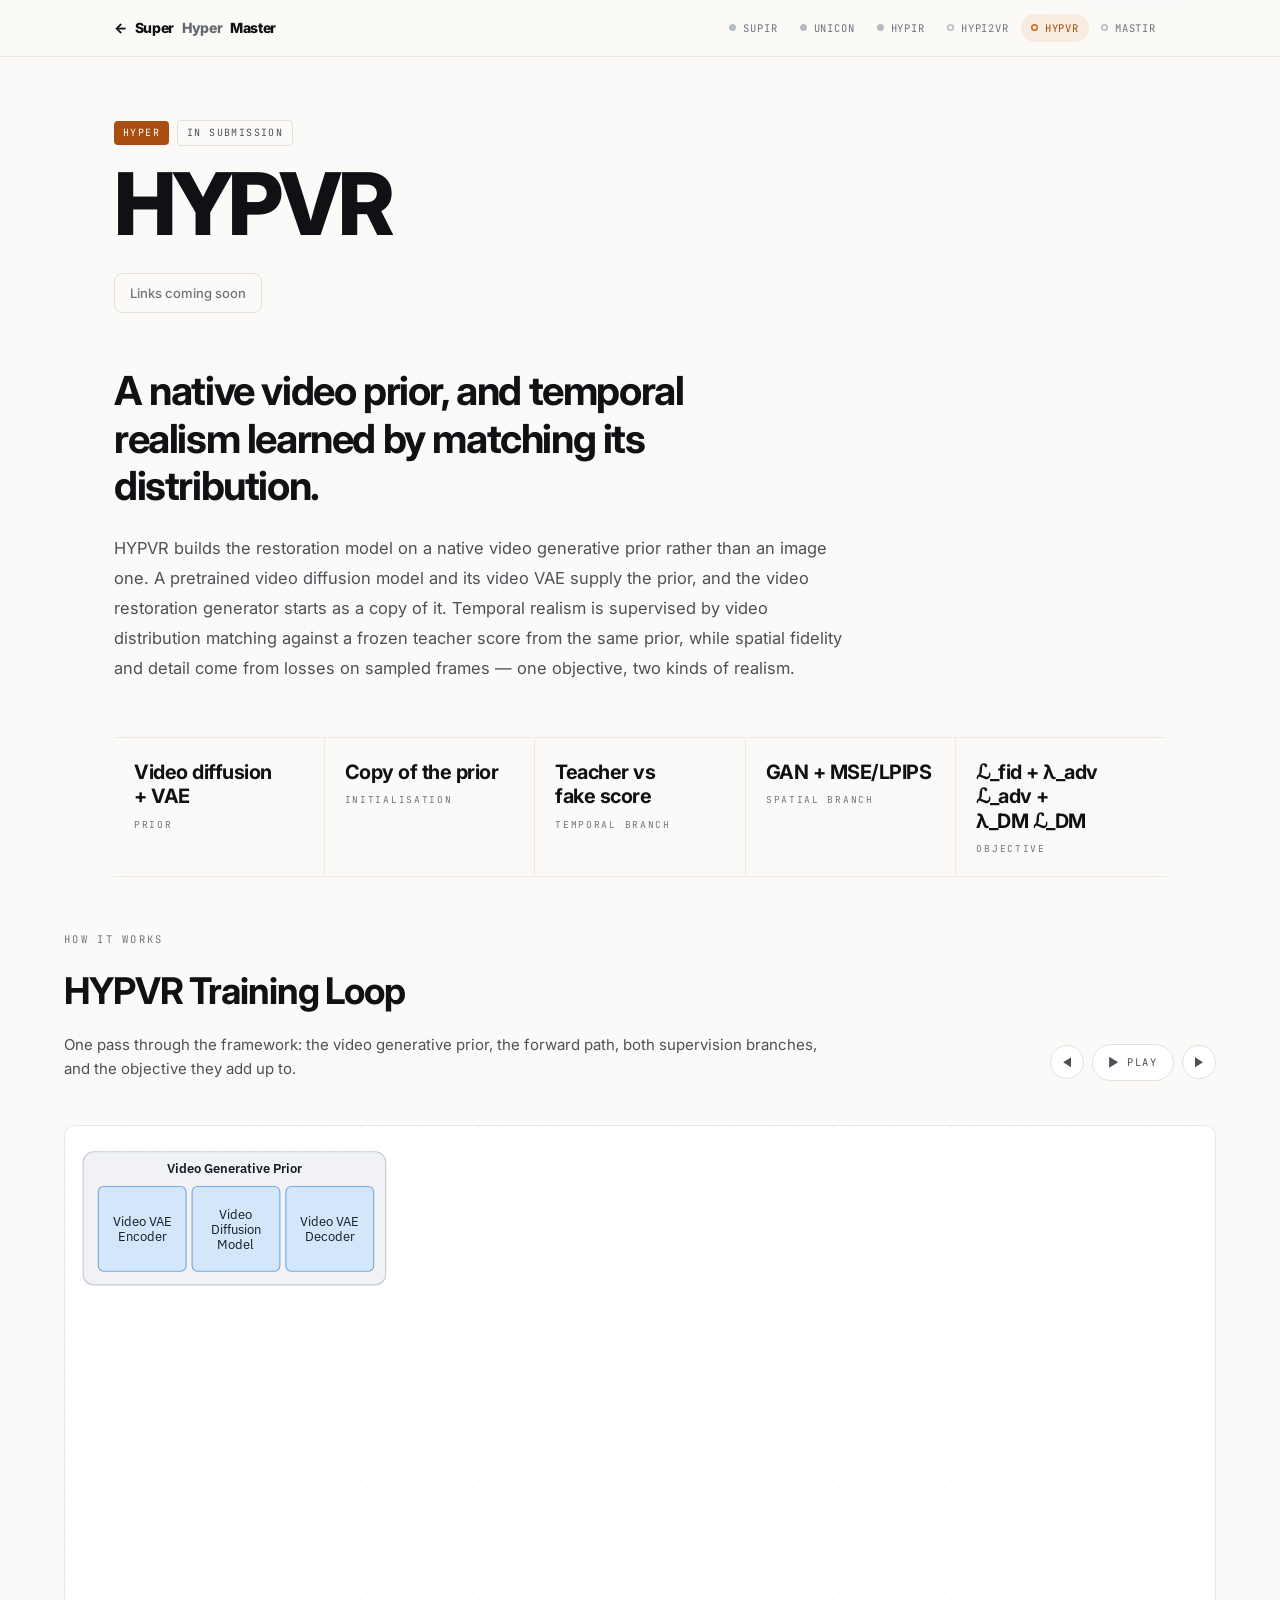
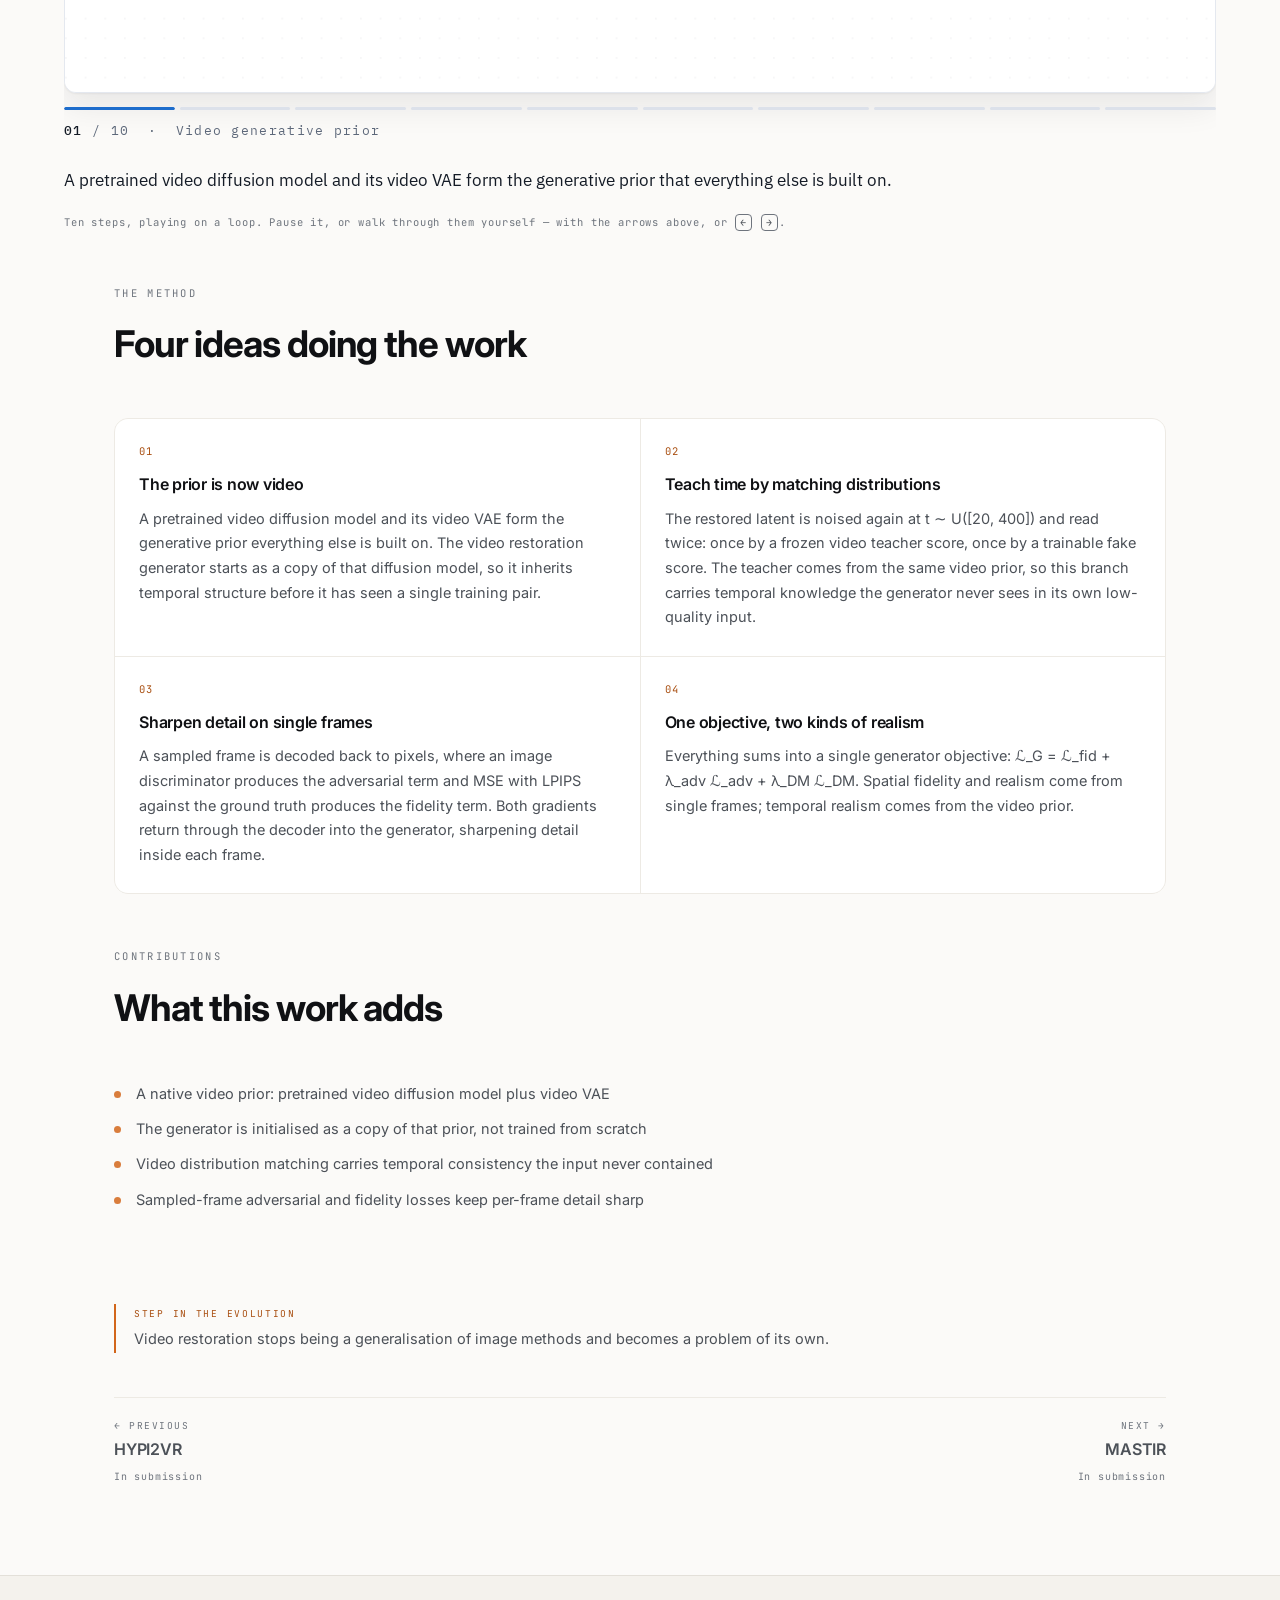
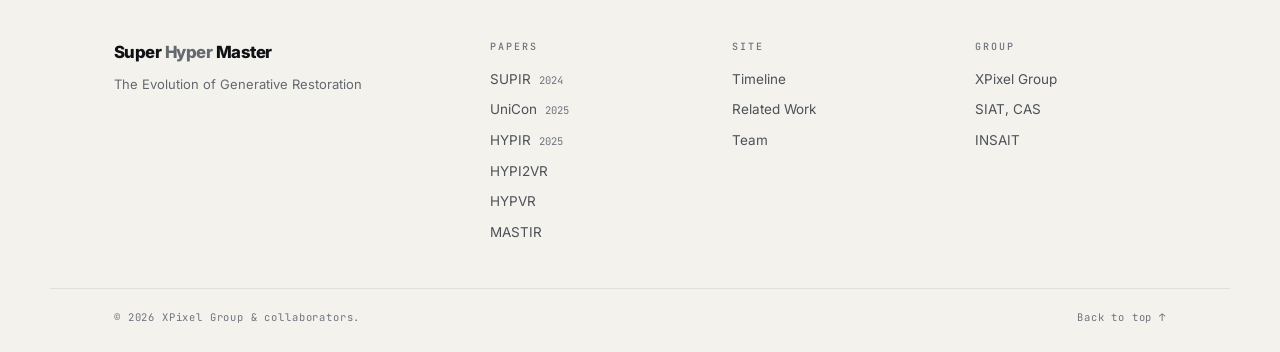
==== papers/hypvr.html @ 9efb87c5 "Super Hyper Master — project site A static site for the six-paper line of work on generative restora" ====
<!DOCTYPE html>
<html lang="en">
<head>
<meta charset="utf-8">
<meta name="viewport" content="width=device-width, initial-scale=1">
<title>HYPVR — Super Hyper Master</title>
<meta name="description" content="HYPVR — a native video generative prior, with temporal realism learned by distribution matching. Currently under review.">
<meta property="og:title" content="HYPVR · Super Hyper Master">
<meta property="og:description" content="HYPVR — a native video generative prior, with temporal realism learned by distribution matching. Currently under review.">
<meta property="og:type" content="article">
<link rel="preconnect" href="https://fonts.googleapis.com">
<link rel="preconnect" href="https://fonts.gstatic.com" crossorigin>
<link href="https://fonts.googleapis.com/css2?family=Inter:wght@300..900&family=JetBrains+Mono:wght@400;500&display=swap" rel="stylesheet">
<link rel="stylesheet" href="../assets/css/style.css">
<script>window.SHM_BASE = '../';</script>
</head>
<body class="page-paper" id="top" data-paper="hypvr" data-era="none">

<div class="glow" aria-hidden="true"></div>

<nav class="paperbar" aria-label="The series">
  <div class="wrap pb-in">
    <a class="pb-home" href="../index.html"><span aria-hidden="true">←</span> Super <i>Hyper</i> Master</a>
    <div class="pb-dots" id="pbDots"></div>
  </div>
</nav>

<main id="paperRoot"></main>

<footer class="footer" id="siteFooter"></footer>

<noscript>
  <p style="padding:2rem;text-align:center">This page needs JavaScript to render.</p>
</noscript>

<script src="../assets/js/papers.js"></script>
<script src="../assets/js/site.js"></script>
<script src="../assets/js/covers.js"></script>
<script src="../assets/js/paper.js"></script>
</body>
</html>
---- assets/css/style.css ----
/* =============================================================================
   Super Hyper Master — stylesheet
   Light, editorial, one accent colour driven by the active era.
   ========================================================================== */

/* ---------------------------------------------------------------- tokens -- */
:root{
  --bg:        #FBFAF8;
  --bg-tint:   #F4F2ED;
  --surface:   #FFFFFF;
  --ink:       #101114;
  --ink-2:     #4C5158;
  --ink-3:     #63696F;   /* 5.4:1 on --bg — secondary copy, captions, authors */
  --ink-4:     #6E747D;   /* 4.5:1 on --bg — mono labels, kickers, meta (AA) */
  --dot:       #B6BAC1;   /* decorative only: timeline dots, muted hero words */
  --line:      #E3E0D9;
  --line-soft: #EDEAE4;

  --super:  #2B5BE2;
  --hyper:  #D2661B;
  --master: #7B3BE0;

  --accent:      #16181D;
  --accent-soft: rgba(22,24,29,.08);

  --line-y: 130px;
  --tl-h:   250px;
  --tl-pad: clamp(10px,2vh,26px);
  --maxw:   1180px;
  --pad-x:  clamp(20px,5vw,72px);

  --ease: cubic-bezier(.22,.75,.24,1);
  --r:    14px;

  --sans: 'Inter', -apple-system, BlinkMacSystemFont, 'Segoe UI',
          'PingFang SC', 'Hiragino Sans GB', 'Microsoft YaHei', sans-serif;
  --mono: 'JetBrains Mono', ui-monospace, SFMono-Regular, Menlo, monospace;
}
body[data-era="super"] { --accent: var(--super);  --accent-soft: rgba(43,91,226,.10); }
body[data-era="hyper"] { --accent: var(--hyper);  --accent-soft: rgba(210,102,27,.11); }
body[data-era="master"]{ --accent: var(--master); --accent-soft: rgba(123,59,224,.10); }

/* the orange is bright enough for lines and glows but not for text or a filled
   chip, so anything that carries meaning in colour uses --accent-ink instead */
:root{ --accent-ink: var(--accent) }
body[data-era="hyper"]{ --accent-ink:#A84E10 }

*,*::before,*::after{ box-sizing:border-box }

html{ scroll-behavior:smooth; -webkit-text-size-adjust:100% }

body{
  margin:0;
  background:var(--bg);
  color:var(--ink);
  font-family:var(--sans);
  font-size:16px;
  line-height:1.6;
  -webkit-font-smoothing:antialiased;
  overflow-x:hidden;
  transition:background-color .6s var(--ease);
}

a{ color:inherit; text-decoration:none }
ul,ol{ margin:0; padding:0; list-style:none }
button{ font:inherit; color:inherit; background:none; border:0; cursor:pointer }

.wrap{ width:100%; max-width:var(--maxw); margin-inline:auto; padding-inline:var(--pad-x) }

/* ambient wash that follows the active era */
.glow{
  position:fixed; inset:-20% -10% auto -10%; height:70vh; z-index:0; pointer-events:none;
  background:
    radial-gradient(50% 60% at 22% 0%, var(--accent-soft) 0%, transparent 70%),
    radial-gradient(45% 55% at 82% 8%, var(--accent-soft) 0%, transparent 72%);
  opacity:.9;
  transition:background 1s var(--ease);
}
body > *:not(.glow){ position:relative; z-index:1 }

/* -------------------------------------------------------------- reveal -- */
.reveal{ opacity:0; transform:translateY(14px); animation:rise .9s var(--ease) forwards; animation-delay:var(--d,0ms) }
@keyframes rise{ to{ opacity:1; transform:none } }

/* ---------------------------------------------------------------- hero -- */
.hero{ padding:clamp(56px,10vh,120px) 0 clamp(28px,5vh,56px) }

.hero-kicker{
  margin:0 0 clamp(18px,3vw,30px);
  font-family:var(--mono); font-size:11.5px; letter-spacing:.22em; text-transform:uppercase;
  color:var(--ink-3);
}

.hero-title{
  margin:0;
  font-size:clamp(2.6rem,5.9vw,5.4rem);
  font-weight:800; line-height:.94; letter-spacing:-.045em;
  display:flex; flex-wrap:wrap; column-gap:.26em;
}
.hero-word{ transition:color .5s var(--ease), opacity .5s var(--ease) }
.hero-word i{ font-style:normal; color:var(--dot); transition:color .5s var(--ease) }
.hero-word[data-era="super"]  i{ color:var(--super) }
.hero-word[data-era="hyper"]  i{ color:var(--hyper) }
.hero-word[data-era="master"] i{ color:var(--master) }

/* the active era's word lights up, the others recede */
body:not([data-era="none"]) .hero-word{ color:var(--dot) }
body:not([data-era="none"]) .hero-word i{ color:var(--dot) }
body[data-era="super"]  .hero-word[data-era="super"],
body[data-era="hyper"]  .hero-word[data-era="hyper"],
body[data-era="master"] .hero-word[data-era="master"]{ color:var(--ink) }
body[data-era="super"]  .hero-word[data-era="super"]  i,
body[data-era="hyper"]  .hero-word[data-era="hyper"]  i,
body[data-era="master"] .hero-word[data-era="master"] i{ color:var(--accent) }

.hero-sub{
  margin:clamp(20px,3vw,32px) 0 0;
  font-size:clamp(1.05rem,2.3vw,1.6rem);
  font-weight:400; letter-spacing:-.01em; color:var(--ink-2);
}

.hero-seq{
  margin:clamp(26px,4vw,40px) 0 0;
  font-family:var(--mono); font-size:12px; letter-spacing:.1em; color:var(--ink-3);
  display:flex; flex-wrap:wrap; align-items:center; gap:.55em;
}
.hero-seq em{ font-style:normal; color:var(--ink-4) }

/* --------------------------------------------------------------- logos -- */
.logos{
  margin-top:clamp(26px,3.6vw,42px);
  padding-top:clamp(17px,2.2vw,24px);
  border-top:1px solid var(--line-soft);
}
.logos-row{
  display:flex; flex-wrap:wrap; align-items:center;
  gap:clamp(24px,3.4vw,52px);
}
.logo-item{ display:flex; height:var(--h,28px) }
.logo-link{ display:flex; align-items:center; height:100% }

/* these are institutional marks whose colour carries identity — a grey wash would
   turn the phoenix into a smudge — so they run in colour, balanced by height
   instead (wordmarks short, the illustration and the seal taller) */
.logo-link img{
  display:block; height:100%; width:auto; max-width:210px; object-fit:contain;
  opacity:.92;
  transition:opacity .3s var(--ease), transform .3s var(--ease);
}
a.logo-link:hover img{ opacity:1; transform:translateY(-1.5px) }

/* placeholder slot — same footprint as the real thing */
.logo-word{
  display:inline-flex; align-items:center; height:100%; padding:0 15px;
  border:1px dashed var(--line); border-radius:9px; background:var(--surface);
  font-family:var(--mono); font-size:11px; letter-spacing:.14em; text-transform:uppercase;
  color:var(--ink-3); white-space:nowrap;
  transition:border-color .28s var(--ease), color .28s var(--ease);
}
a.logo-link:hover .logo-word{ border-color:var(--accent); color:var(--accent) }

.foot-logos{ padding-top:clamp(20px,2.6vw,28px); border-top:1px solid var(--line) }
.foot-logos .logo-word{ background:transparent }

/* ------------------------------------------------------------ timeline -- */
/* z-index keeps the hover bubble above the panel that follows it */
.timeline-section{ position:relative; z-index:5; padding:var(--tl-pad) 0 0 }
/* desktop: let the hover bubble spill out of the box; narrow screens scroll instead */
.timeline-scroll{ overflow:visible; scrollbar-width:none; -ms-overflow-style:none }
.timeline-scroll::-webkit-scrollbar{ display:none }

.timeline{
  position:relative;
  height:var(--tl-h);
  width:100%;
  max-width:var(--maxw);
  margin-inline:auto;
  padding-inline:var(--pad-x);
}

/* era brackets */
.eras{ position:absolute; inset:0 var(--pad-x) auto; height:1px }
.era{
  position:absolute; top:0;
  transform:translateX(-50%);
  text-align:center;
  animation:rise .8s var(--ease) backwards; animation-delay:var(--d);
}
.era-label{
  display:block;
  font-family:var(--mono); font-size:10.5px; letter-spacing:.24em; text-transform:uppercase;
  color:var(--ink-4);
  transition:color .45s var(--ease);
}
.era.is-live .era-label{ color:var(--era-c) }
.era-bracket{
  display:block; height:6px; margin-top:8px;
  border:1px solid var(--line);
  border-bottom:0;
  border-radius:3px 3px 0 0;
  transition:border-color .45s var(--ease);
}
.era.is-live .era-bracket{ border-color:var(--era-c) }
.era[data-single] .era-bracket{ border-radius:3px }

/* the line */
.track{ position:absolute; left:var(--pad-x); right:var(--pad-x); top:var(--line-y); height:2px }
.track-line{
  position:absolute; inset:0; border-radius:2px;
  background:linear-gradient(90deg,transparent 0,var(--line) 3%,var(--line) 97%,transparent 100%);
  transform-origin:left center;
  animation:draw 1.2s var(--ease) .55s backwards;
}
@keyframes draw{ from{ transform:scaleX(0) } }
.track-fill{
  position:absolute; left:0; top:0; height:100%; width:0; border-radius:2px;
  background:linear-gradient(90deg,rgba(0,0,0,0) 0%,var(--accent) 22%,var(--accent) 100%);
  transition:width .75s var(--ease), background .5s var(--ease);
}

/* nodes */
.nodes{ position:absolute; inset:0 var(--pad-x) auto; height:100% }

.node{
  position:absolute; top:0; left:var(--x); height:100%;
  transform:translateX(-50%);
  display:block; width:150px;
  text-align:center;
  animation:pop .7s var(--ease) backwards; animation-delay:var(--d);
}
@keyframes pop{ from{ opacity:0; transform:translateX(-50%) translateY(10px) } }

.node-name{
  position:absolute; top:calc(var(--line-y) - 52px); left:50%; transform:translateX(-50%);
  white-space:nowrap;
  font-size:15px; font-weight:600; letter-spacing:-.01em; color:var(--ink-2);
  transition:color .3s var(--ease), transform .35s var(--ease);
}
.node-dot{
  position:absolute; top:var(--line-y); left:50%;
  width:15px; height:15px; margin:-7.5px 0 0 -7.5px;
  border-radius:50%;
  background:var(--surface);
  border:2px solid var(--dot);
  transition:transform .35s var(--ease), border-color .3s var(--ease), background .3s var(--ease), box-shadow .35s var(--ease);
}
.node-dot::after{
  content:''; position:absolute; inset:2.5px; border-radius:50%;
  background:var(--dot); opacity:0;
  transition:opacity .3s var(--ease), background .3s var(--ease);
}
.node[data-published] .node-dot::after{ opacity:1 }
.node:not([data-published]) .node-dot{ border-style:dashed }

.node-meta{
  position:absolute; top:calc(var(--line-y) + 20px); left:50%; transform:translateX(-50%);
  white-space:nowrap;
  font-family:var(--mono); font-size:10.5px; letter-spacing:.06em; color:var(--ink-4);
  transition:color .3s var(--ease);
}
.node-meta b{ font-weight:500; color:var(--ink-3); transition:color .3s var(--ease) }
.node-soon{
  display:block; margin-top:5px;
  font-size:9.5px; letter-spacing:.12em; text-transform:uppercase; color:var(--ink-4);
}

/* node states */
.node:hover .node-name,
.node.is-active .node-name{ color:var(--ink) }
.node:hover .node-name{ transform:translateX(-50%) translateY(-2px) }
.node:hover .node-dot{ transform:scale(1.25); border-color:var(--node-c) }
.node:hover .node-dot::after{ background:var(--node-c) }
.node:hover .node-meta b{ color:var(--ink-2) }

.node.is-active .node-dot{
  transform:scale(1.5); border-color:var(--node-c); background:var(--surface);
  box-shadow:0 0 0 6px color-mix(in srgb,var(--node-c) 14%,transparent);
}
.node.is-active .node-dot::after{ background:var(--node-c); opacity:1 }
.node.is-active .node-name{ font-weight:700 }
.node.is-active .node-meta b{ color:var(--node-c) }

/* hover bubble */
.bubble{
  position:absolute; top:calc(var(--line-y) + 62px); left:0;
  width:330px; z-index:20;
  opacity:0; transform:translateY(-8px) scale(.985);
  pointer-events:none;
  transition:opacity .22s var(--ease), transform .28s var(--ease);
}
.bubble.is-on{ opacity:1; transform:none }
.bubble-in{
  background:var(--surface);
  border:1px solid var(--line-soft);
  border-radius:var(--r);
  padding:16px 18px 14px;
  box-shadow:0 1px 2px rgba(16,17,20,.04), 0 18px 40px -18px rgba(16,17,20,.22);
}
.bubble-arrow{
  position:absolute; top:-5px; left:var(--ax,50%); margin-left:-5px;
  width:10px; height:10px; background:var(--surface);
  border-left:1px solid var(--line-soft); border-top:1px solid var(--line-soft);
  transform:rotate(45deg); border-radius:2px 0 0 0;
}
.bubble-meta{
  display:flex; align-items:baseline; gap:10px; margin:0 0 8px;
}
.bubble-meta b{ font-size:14px; font-weight:700; letter-spacing:-.01em }
.bubble-meta span{ font-family:var(--mono); font-size:10px; letter-spacing:.08em; color:var(--era-c,var(--accent)) }
.bubble-title{ margin:0 0 8px; font-size:12px; line-height:1.5; color:var(--ink-3) }
.bubble-text{ margin:0; font-size:13.5px; line-height:1.55; color:var(--ink-2) }
.bubble-cta{ margin:12px 0 0; font-family:var(--mono); font-size:10px; letter-spacing:.1em; color:var(--ink-4) }

.timeline-hint{
  position:absolute; top:calc(var(--tl-pad) + var(--line-y) + 86px); left:50%; transform:translateX(-50%);
  margin:0; white-space:nowrap;
  font-family:var(--mono); font-size:10.5px; letter-spacing:.1em; color:var(--ink-4);
  transition:opacity .3s var(--ease);
  animation:rise 1s var(--ease) 1.5s backwards;
}
.timeline-hint.is-dim{ opacity:0 }
kbd{
  font-family:var(--mono); font-size:10px;
  border:1px solid var(--line); border-radius:4px; padding:1px 4px; color:var(--ink-3);
}

/* --------------------------------------------------------------- stage -- */
.stage{
  position:relative;
  max-width:var(--maxw); margin:clamp(18px,4vh,44px) auto 0;
  padding:0 var(--pad-x) clamp(70px,10vh,120px);
}
.panel{ display:none }
.panel.is-on{ display:block; animation:panelIn .55s var(--ease) }
@keyframes panelIn{ from{ opacity:0; transform:translateY(16px) } }
.panel.is-out{ animation:panelOut .2s var(--ease) forwards }
@keyframes panelOut{ to{ opacity:0; transform:translateY(-8px) } }

/* ------ overview ------ */
.ov-grid{ display:grid; grid-template-columns:repeat(3,1fr); gap:1px; background:var(--line-soft); border:1px solid var(--line-soft); border-radius:var(--r); overflow:hidden }
.ov-card{ background:var(--surface); padding:26px 24px 28px; transition:background .3s var(--ease) }
.ov-card:hover{ background:#fff }
.ov-head{ display:flex; align-items:baseline; justify-content:space-between; gap:12px; margin-bottom:14px }
.ov-label{ font-family:var(--mono); font-size:11px; letter-spacing:.22em; color:var(--era-c) }
.ov-count{ font-family:var(--mono); font-size:10px; letter-spacing:.08em; color:var(--ink-4) }
.ov-title{ margin:0 0 8px; font-size:1.35rem; font-weight:700; letter-spacing:-.02em }
.ov-blurb{ margin:0 0 18px; font-size:14px; line-height:1.65; color:var(--ink-2) }
.ov-list{ display:flex; flex-wrap:wrap; gap:6px }
.ov-chip{
  font-family:var(--mono); font-size:10.5px; letter-spacing:.04em;
  padding:4px 9px; border-radius:20px; border:1px solid var(--line);
  color:var(--ink-3); transition:all .25s var(--ease);
}
.ov-chip:hover{ border-color:var(--era-c); color:var(--era-c) }
.ov-foot{ margin:22px 0 0; font-size:13.5px; color:var(--ink-3) }
.ov-foot b{ font-weight:600; color:var(--ink-2) }

/* ------ detail ------ */
.back{
  display:inline-flex; align-items:center; gap:8px; margin-bottom:26px;
  font-family:var(--mono); font-size:10.5px; letter-spacing:.14em; text-transform:uppercase;
  color:var(--ink-3); transition:color .25s var(--ease);
}
.back:hover{ color:var(--accent) }
.back span{ transition:transform .25s var(--ease) }
.back:hover span{ transform:translateX(-3px) }

.d-head{ border-bottom:1px solid var(--line-soft); padding-bottom:26px }
.d-tags{ display:flex; flex-wrap:wrap; align-items:center; gap:8px; margin:0 0 16px }
.tag{ font-family:var(--mono); font-size:10px; letter-spacing:.14em; text-transform:uppercase; padding:4px 9px; border-radius:4px }
.tag-era{ background:var(--accent-ink); color:#fff }
.tag-venue{ border:1px solid var(--line); color:var(--ink-2) }
.tag-status{ border:1px dashed var(--line); color:var(--ink-3) }
.tag-status[data-s="published"]{ display:none }

.d-name{
  margin:0; font-size:clamp(2.2rem,6vw,4.2rem); font-weight:800; letter-spacing:-.045em; line-height:1;
}
.d-title{ margin:16px 0 0; max-width:62ch; font-size:clamp(.98rem,1.5vw,1.15rem); line-height:1.5; color:var(--ink-2) }

.d-body{ display:grid; grid-template-columns:minmax(0,1.55fr) minmax(0,1fr); gap:clamp(32px,5vw,72px); padding-top:34px }

.d-tagline{
  margin:0 0 24px; font-size:clamp(1.2rem,2.1vw,1.6rem); font-weight:600;
  letter-spacing:-.025em; line-height:1.35;
}
.d-abstract{ margin:0 0 28px; font-size:15.5px; line-height:1.78; color:var(--ink-2) }

.d-highlights{ display:grid; gap:12px; margin-bottom:30px }
.d-highlights li{
  position:relative; padding-left:22px; font-size:14.5px; line-height:1.6; color:var(--ink-2);
}
.d-highlights li::before{
  content:''; position:absolute; left:0; top:.62em;
  width:7px; height:7px; border-radius:50%; background:var(--accent); opacity:.85;
}
.d-step{ border-left:2px solid var(--accent); padding:2px 0 2px 18px }
.d-step-label{
  display:block; margin-bottom:6px;
  font-family:var(--mono); font-size:9.5px; letter-spacing:.18em; text-transform:uppercase; color:var(--accent-ink);
}
.d-step p{ margin:0; font-size:14.5px; line-height:1.65; color:var(--ink-2) }

.d-side > * + *{ margin-top:26px }
.d-side-label{
  display:block; margin-bottom:8px;
  font-family:var(--mono); font-size:9.5px; letter-spacing:.18em; text-transform:uppercase; color:var(--ink-4);
}
.d-figure{
  aspect-ratio:16/10; border-radius:var(--r); overflow:hidden;
  border:1px solid var(--line-soft);
  background:
    linear-gradient(135deg,var(--accent-soft),transparent 60%),
    repeating-linear-gradient(45deg,var(--bg-tint) 0 10px,var(--bg) 10px 20px);
  display:grid; place-items:center;
}
.d-figure img{ width:100%; height:100%; object-fit:cover; display:block }
.d-figure span{ font-family:var(--mono); font-size:10px; letter-spacing:.14em; color:var(--ink-4); text-transform:uppercase }

.d-stats{ margin:0; display:grid; gap:1px; background:var(--line-soft); border:1px solid var(--line-soft); border-radius:10px; overflow:hidden }
.d-stat{ background:var(--surface); padding:12px 14px; display:flex; justify-content:space-between; gap:14px; align-items:baseline }
.d-stat dt{ font-family:var(--mono); font-size:10px; letter-spacing:.12em; text-transform:uppercase; color:var(--ink-4) }
.d-stat dd{ margin:0; font-size:13.5px; font-weight:600; letter-spacing:-.01em; text-align:right }

.d-authors p{ margin:0; font-size:13px; line-height:1.65; color:var(--ink-2) }

.d-links{ display:flex; flex-wrap:wrap; gap:8px }
.d-link{
  display:inline-flex; align-items:center; gap:7px;
  padding:9px 15px; border-radius:8px; border:1px solid var(--ink);
  font-size:13px; font-weight:500;
  transition:all .25s var(--ease);
}
.d-link:hover{ background:var(--ink); color:var(--bg) }
.d-link[aria-disabled="true"]{ border-color:var(--line); color:var(--ink-4); pointer-events:none }
.d-link em{ font-style:normal; opacity:.5; font-size:11px }

.cite{ margin-top:44px; border-top:1px solid var(--line-soft); padding-top:20px; position:relative }
.cite summary{
  cursor:pointer; width:fit-content;
  font-family:var(--mono); font-size:10.5px; letter-spacing:.16em; text-transform:uppercase; color:var(--ink-3);
}
.cite summary:hover{ color:var(--accent) }
.cite pre{
  margin:16px 0 0; padding:18px 20px; overflow-x:auto;
  background:var(--bg-tint); border-radius:10px;
  font-family:var(--mono); font-size:11.5px; line-height:1.7; color:var(--ink-2);
}
.copy{
  position:absolute; right:12px; bottom:14px;
  font-family:var(--mono); font-size:10px; letter-spacing:.1em; text-transform:uppercase;
  padding:6px 10px; border-radius:6px; border:1px solid var(--line); background:var(--surface); color:var(--ink-3);
  transition:all .2s var(--ease);
}
.copy:hover{ color:var(--accent); border-color:var(--accent) }

.d-nav{ display:flex; justify-content:space-between; gap:16px; margin-top:44px; border-top:1px solid var(--line-soft); padding-top:20px }
.d-nav-btn{ display:grid; gap:4px; text-align:left; transition:transform .3s var(--ease) }
.d-nav-btn.is-next{ text-align:right; justify-items:end }
.d-nav-btn .dir{ font-family:var(--mono); font-size:9.5px; letter-spacing:.16em; text-transform:uppercase; color:var(--ink-4) }
.d-nav-btn .nm{ font-size:16px; font-weight:600; letter-spacing:-.015em; color:var(--ink-2); transition:color .25s var(--ease) }
.d-nav-btn:hover .nm{ color:var(--accent) }
.d-nav-btn:hover{ transform:translateX(-3px) }
.d-nav-btn.is-next:hover{ transform:translateX(3px) }
.d-nav-btn[hidden]{ visibility:hidden; display:grid }

/* ------------------------------------------------- section headers ------ */
.sec-head{ max-width:60ch; margin-bottom:clamp(28px,4vw,44px) }
.sec-kicker{
  margin:0 0 14px;
  font-family:var(--mono); font-size:10.5px; letter-spacing:.22em; text-transform:uppercase;
  color:var(--ink-4);
}
.sec-title{ margin:0; font-size:clamp(1.5rem,3.2vw,2.3rem); font-weight:700; letter-spacing:-.03em }
.sec-lede{ margin:12px 0 0; font-size:15px; color:var(--ink-2) }
.sec-flag{
  display:inline-block; margin:16px 0 0; padding:5px 11px;
  border:1px dashed var(--line); border-radius:20px;
  font-family:var(--mono); font-size:10px; letter-spacing:.12em; text-transform:uppercase;
  color:var(--ink-4);
}

/* -------------------------------------------------------- related work -- */
.related{
  border-top:1px solid var(--line);
  padding:clamp(56px,9vh,104px) 0 clamp(60px,10vh,110px);
}
.rw-groups{ display:block }
.rw-group + .rw-group{ margin-top:clamp(46px,6vw,76px) }
.rw-head{
  display:grid; grid-template-columns:1fr auto; align-items:baseline;
  gap:4px 16px; margin-bottom:clamp(20px,2.4vw,30px);
  padding-bottom:14px; border-bottom:1px solid var(--line-soft);
}
.rw-h{
  margin:0; grid-column:1; font-size:clamp(1.05rem,1.8vw,1.3rem);
  font-weight:700; letter-spacing:-.025em; color:var(--c);
}
.rw-note{ margin:0; grid-column:1; max-width:72ch; font-size:13.5px; line-height:1.6; color:var(--ink-3) }
.rw-count{
  grid-column:2; grid-row:1;
  font-family:var(--mono); font-size:10px; letter-spacing:.14em; color:var(--ink-4);
}

.rw-grid{ display:grid; grid-template-columns:repeat(3,1fr); gap:clamp(20px,2.6vw,34px) }

.rw-card{ animation:rise .8s var(--ease) backwards; animation-delay:var(--d,0ms) }
.rw-link{
  display:flex; flex-direction:column; height:100%;
  background:var(--surface);
  border:1px solid var(--line-soft); border-radius:var(--r);
  overflow:hidden;
  transition:border-color .3s var(--ease), transform .35s var(--ease), box-shadow .35s var(--ease);
}
a.rw-link:hover{
  border-color:var(--c);
  transform:translateY(-3px);
  box-shadow:0 1px 2px rgba(16,17,20,.03), 0 22px 40px -24px rgba(16,17,20,.28);
}
.rw-thumb{
  display:block; position:relative; overflow:hidden;
  aspect-ratio:16/10; border-bottom:1px solid var(--line-soft);
  background:
    linear-gradient(150deg,color-mix(in srgb,var(--c) 9%,transparent),transparent 60%),
    var(--bg-tint);
}
.rw-thumb img{ width:100%; height:100%; object-fit:cover; display:block }
.cv{ display:block; width:100%; height:100%; padding:12px }
a.rw-link:hover .cv{ transform:scale(1.02) }
.cv{ transition:transform .4s var(--ease) }
.rw-body{ display:flex; flex-direction:column; gap:9px; padding:18px 19px 20px }
.rw-meta{ display:flex; flex-wrap:wrap; align-items:baseline; gap:9px }
.rw-meta b{
  font-family:var(--mono); font-size:10px; font-weight:500; letter-spacing:.1em; text-transform:uppercase;
  color:var(--c);
}
.rw-meta i{
  font-style:normal; font-family:var(--mono); font-size:9.5px; letter-spacing:.08em;
  padding:2px 7px; border-radius:20px; border:1px solid var(--line); color:var(--ink-4);
}
.rw-title{
  font-size:15px; font-weight:600; line-height:1.45; letter-spacing:-.015em;
  transition:color .25s var(--ease);
}
a.rw-link:hover .rw-title{ color:var(--c) }
.rw-authors{ font-size:12.5px; line-height:1.55; color:var(--ink-3) }

/* --------------------------------------------------------- team page --- */
.hero-sub-page{ padding:clamp(40px,7vh,80px) 0 clamp(20px,3vh,36px) }
.back-home{ margin-bottom:clamp(26px,4vw,40px) }
.page-title{
  margin:0; font-size:clamp(2.6rem,7vw,5rem);
  font-weight:800; letter-spacing:-.045em; line-height:1;
}
.page-lede{
  margin:clamp(18px,2.6vw,26px) 0 0; max-width:56ch;
  font-size:clamp(.98rem,1.5vw,1.12rem); line-height:1.7; color:var(--ink-2);
}

.team{ padding:clamp(30px,5vh,56px) 0 clamp(60px,10vh,120px) }
.team-grid{
  display:grid; grid-template-columns:repeat(5,1fr);
  gap:clamp(30px,4vw,52px) clamp(18px,2.4vw,32px);
}
.tm{ animation:rise .8s var(--ease) backwards; animation-delay:var(--d,0ms) }
.tm-link{ display:grid; justify-items:center; text-align:center; gap:2px }
.tm-avatar{
  position:relative; display:grid; place-items:center;
  width:min(100%,150px); aspect-ratio:1; margin-bottom:15px;
  border-radius:50%; overflow:hidden;
  background:
    linear-gradient(150deg,color-mix(in srgb,var(--c) 16%,transparent),transparent 70%),
    var(--bg-tint);
  box-shadow:inset 0 0 0 1px var(--line-soft);
  transition:box-shadow .32s var(--ease), transform .32s var(--ease);
}
.tm-avatar img{ width:100%; height:100%; object-fit:cover; display:block }
.tm-initials{
  font-size:clamp(1.1rem,2vw,1.55rem); font-weight:700; letter-spacing:-.02em;
  color:var(--c); opacity:.75;
}
a.tm-link:hover .tm-avatar{ transform:translateY(-3px); box-shadow:inset 0 0 0 2px var(--c) }
.tm-name{ font-size:14.5px; font-weight:600; letter-spacing:-.01em; transition:color .25s var(--ease) }
a.tm-link:hover .tm-name{ color:var(--c) }
.tm-role{ font-size:12px; color:var(--ink-3) }
.tm-place{ font-family:var(--mono); font-size:10px; letter-spacing:.08em; color:var(--ink-4) }

/* -------------------------------------------------------------- footer -- */
.footer{ border-top:1px solid var(--line); background:var(--bg-tint) }
.foot-grid{
  display:grid; grid-template-columns:1.7fr 1fr 1fr 1fr; gap:clamp(24px,4vw,56px);
  padding-top:clamp(46px,7vh,72px); padding-bottom:clamp(34px,5vh,52px);
}
.foot-logo{
  display:block; font-size:1.05rem; font-weight:800; letter-spacing:-.03em;
  transition:color .25s var(--ease);
}
.foot-logo span{ color:var(--ink-3) }
.foot-logo:hover{ color:var(--accent) }
.foot-blurb{ margin:8px 0 0; font-size:13px; color:var(--ink-3) }
.foot-col h3{
  margin:0 0 14px;
  font-family:var(--mono); font-size:10px; letter-spacing:.2em; text-transform:uppercase; font-weight:500; color:var(--ink-4);
}
.foot-col ul{ display:grid; gap:9px }
.foot-col li{ font-size:13.5px }
.foot-col a, .foot-col button{
  display:inline-flex; align-items:baseline; gap:8px; color:var(--ink-2);
  transition:color .2s var(--ease); text-align:left;
}
.foot-col a:hover, .foot-col button:hover{ color:var(--accent) }
.foot-col .yr{ font-family:var(--mono); font-size:10.5px; color:var(--ink-4) }
.foot-bottom{
  display:flex; justify-content:space-between; flex-wrap:wrap; gap:10px;
  border-top:1px solid var(--line); padding-top:20px; padding-bottom:26px;
  font-family:var(--mono); font-size:10.5px; letter-spacing:.08em; color:var(--ink-4);
}
.foot-bottom p{ margin:0 }
.foot-bottom a:hover{ color:var(--accent) }


/* ------------------------------ homepage → paper page hand-offs ---------- */
.d-name a{ transition:color .25s var(--ease) }
.d-name a:hover{ color:var(--accent) }

.d-link.is-primary{
  background:var(--ink); color:var(--bg); border-color:var(--ink);
}
.d-link.is-primary:hover{ background:var(--accent); border-color:var(--accent); color:#fff }
.d-link.is-primary em{ opacity:.7 }

/* the figure slot draws the method, and doubles as the door to the walkthrough */
.d-figure.is-art{
  --c:var(--accent);
  /* .d-figure centres its child; this one has to fill the box or the caption
     row is pushed out and clipped */
  place-items:stretch;
  aspect-ratio:4/3;
  background:
    linear-gradient(150deg,var(--accent-soft),transparent 62%),
    var(--surface);
  border-color:var(--line); padding:0; overflow:hidden;
}
.fa-link{
  display:grid; grid-template-rows:minmax(0,1fr) auto; width:100%; height:100%;
  transition:background .3s var(--ease);
}
a.fa-link:hover{ background:color-mix(in srgb,var(--accent) 5%,transparent) }
/* the drawing is taken out of flow so its intrinsic aspect cannot stretch the
   row — the box keeps the height the card asked for and the caption always fits */
.fa-art{ position:relative; min-height:0; overflow:hidden }
.fa-art .cv{
  position:absolute; top:10px; left:12px;
  width:calc(100% - 24px); height:calc(100% - 16px);   /* definite: an SVG with
     auto sizing falls back to its own ratio and overflows the row */
  padding:0;
}
.fa-cap{
  display:grid; gap:3px; padding:12px 18px 16px;
  border-top:1px solid var(--line-soft);
  background:color-mix(in srgb,var(--surface) 78%,transparent);
}
.fa-t{ font-size:13.5px; font-weight:600; letter-spacing:-.015em; color:var(--ink) }
a.fa-link:hover .fa-t{ color:var(--accent) }
.fa-n{
  font-family:var(--mono); font-size:9.5px; letter-spacing:.14em; text-transform:uppercase;
  color:var(--ink-4);
}

/* ============================================================== paper page */
.wrap-wide{ width:100%; max-width:1560px; margin-inline:auto; padding-inline:var(--pad-x) }

.page-paper .glow{ height:52vh }

/* ---- sticky series bar ---- */
/* `body > *:not(.glow)` sets position:relative at 0-1-1, so this rule has to
   outrank it or the bar silently scrolls away */
.page-paper .paperbar{
  position:sticky; top:0; z-index:40;
  background:color-mix(in srgb,var(--bg) 88%,transparent);
  -webkit-backdrop-filter:saturate(180%) blur(12px);
  backdrop-filter:saturate(180%) blur(12px);
  border-bottom:1px solid var(--line-soft);
}
.pb-in{ display:flex; align-items:center; justify-content:space-between; gap:18px; height:56px }
.pb-home{
  display:inline-flex; align-items:baseline; gap:8px; white-space:nowrap;
  font-size:14px; font-weight:800; letter-spacing:-.025em;
  transition:color .25s var(--ease);
}
.pb-home i{ font-style:normal; color:var(--ink-3) }
.pb-home span{ display:inline-block; transition:transform .25s var(--ease) }
.pb-home:hover{ color:var(--accent) }
.pb-home:hover span{ transform:translateX(-3px) }

.pb-dots{ display:flex; align-items:center; gap:2px; min-width:0; overflow-x:auto; scrollbar-width:none }
.pb-dots::-webkit-scrollbar{ display:none }
.pb-item{
  display:inline-flex; align-items:center; gap:7px;
  padding:6px 10px; border-radius:20px; white-space:nowrap;
  font-family:var(--mono); font-size:10.5px; letter-spacing:.08em; text-transform:uppercase;
  color:var(--ink-4);
  transition:color .25s var(--ease), background .25s var(--ease);
}
.pb-item:hover{ color:var(--c); background:color-mix(in srgb,var(--c) 8%,transparent) }
.pb-dot{
  width:7px; height:7px; border-radius:50%; flex:none;
  background:var(--dot); transition:background .25s var(--ease), box-shadow .25s var(--ease);
}
.pb-item.is-soon .pb-dot{ background:transparent; box-shadow:inset 0 0 0 1.5px var(--dot) }
.pb-item:hover .pb-dot{ background:var(--c) }
.pb-item.is-soon:hover .pb-dot{ background:transparent; box-shadow:inset 0 0 0 1.5px var(--c) }
.pb-item.is-on{ color:var(--c); background:color-mix(in srgb,var(--c) 10%,transparent) }
body[data-era="hyper"] .pb-item.is-on,
body[data-era="hyper"] .bubble-meta span{ color:var(--accent-ink) }
.pb-item.is-on .pb-dot{ background:var(--c); box-shadow:0 0 0 3px color-mix(in srgb,var(--c) 18%,transparent) }
.pb-item.is-on.is-soon .pb-dot{ background:transparent; box-shadow:inset 0 0 0 1.5px var(--c) }

/* ---- rhythm: sections only pad the top; the last one closes the page ---- */
.p-sec{ padding-block:clamp(40px,6vh,72px) 0 }
.p-lede{ padding-top:clamp(26px,4vh,44px) }
.p-res{ padding-bottom:clamp(60px,10vh,110px) }
#paperRoot > .p-sec:last-child{ padding-bottom:clamp(60px,10vh,110px) }
.p-evo{ padding-top:clamp(50px,7vh,86px) }

/* ---- hero ---- */
.p-hero{ padding-block:clamp(40px,7vh,84px) clamp(8px,2vh,20px) }
.p-name{
  margin:0; font-size:clamp(2.6rem,7.4vw,5.4rem);
  font-weight:800; letter-spacing:-.05em; line-height:.98;
}
.p-title{
  margin:18px 0 0; max-width:64ch;
  font-size:clamp(1.05rem,1.9vw,1.4rem); font-weight:500; line-height:1.45; color:var(--ink-2);
  letter-spacing:-.015em;
}
.p-authors{
  margin:20px 0 0; max-width:74ch;
  font-size:13.5px; line-height:1.7; color:var(--ink-3);
}
.p-links{ margin-top:26px }

/* ---- lede ---- */
.p-tagline{
  margin:0; max-width:24ch;
  font-size:clamp(1.5rem,3.4vw,2.5rem); font-weight:700; line-height:1.18; letter-spacing:-.035em;
}
.p-abstract{
  margin:24px 0 0; max-width:74ch;
  font-size:clamp(15px,1.3vw,16.5px); line-height:1.82; color:var(--ink-2);
}

/* ---- teaser ---- */
.tz{ margin:0 }
.tz img{ display:block; width:100%; height:auto; border-radius:var(--r); border:1px solid var(--line-soft) }
.tz figcaption{ margin-top:12px; font-size:12.5px; color:var(--ink-3) }

/* ---- at a glance ---- */
.pf-grid{
  margin:0; display:grid; gap:1px;
  grid-template-columns:repeat(auto-fit,minmax(196px,1fr));
  background:var(--line-soft); border-block:1px solid var(--line-soft);
}
.pf{ background:var(--bg); padding:22px 20px 20px }
.pf dd{
  margin:0 0 8px; font-size:clamp(1.02rem,1.55vw,1.32rem); font-weight:700;
  letter-spacing:-.025em; line-height:1.22; color:var(--ink);
  text-wrap:balance;
}
.pf dt{
  font-family:var(--mono); font-size:9.5px; letter-spacing:.18em; text-transform:uppercase;
  color:var(--ink-4);
}

/* ---- coming soon ---- */
.soon-box{
  border:1px dashed var(--line); border-radius:var(--r);
  padding:clamp(30px,4vw,48px) clamp(26px,4vw,48px);
  background:
    linear-gradient(135deg,var(--accent-soft),transparent 55%),
    var(--surface);
  max-width:64ch;
}
.soon-label{
  margin:0 0 14px;
  font-family:var(--mono); font-size:10px; letter-spacing:.2em; text-transform:uppercase;
  color:var(--accent-ink);
}
.soon-title{ margin:0 0 12px; font-size:clamp(1.3rem,2.4vw,1.8rem); font-weight:700; letter-spacing:-.03em }
.soon-text{ margin:0; font-size:15.5px; line-height:1.75; color:var(--ink-2) }
.soon-meta{
  margin:20px 0 0; padding-top:16px; border-top:1px solid var(--line-soft);
  font-family:var(--mono); font-size:10.5px; letter-spacing:.12em; text-transform:uppercase;
  color:var(--ink-4);
}

/* the same message, condensed, in the homepage panel */
.d-soon{
  margin:0 0 30px; padding:15px 18px;
  border:1px dashed var(--line); border-radius:10px;
  font-size:14px; line-height:1.65; color:var(--ink-2);
}
.d-soon b{
  display:block; margin-bottom:5px;
  font-family:var(--mono); font-size:9.5px; letter-spacing:.18em; text-transform:uppercase;
  font-weight:500; color:var(--accent-ink);
}

/* ---- before / after ---- */
.cmp-grid{ display:grid; gap:clamp(18px,2.4vw,30px); grid-template-columns:repeat(2,1fr) }
.cmp{ margin:0 }
.cmp-box{
  --pos:50%;
  position:relative; overflow:hidden; border-radius:var(--r);
  border:1px solid var(--line-soft); background:var(--bg-tint);
  line-height:0; touch-action:pan-y;
}
.cmp-a{ display:block; width:100%; height:auto }
.cmp-b{
  position:absolute; inset:0; width:100%; height:100%; object-fit:cover;
  clip-path:inset(0 calc(100% - var(--pos)) 0 0);
}
.cmp-bar{
  position:absolute; top:0; bottom:0; left:var(--pos);
  width:2px; margin-left:-1px; background:#fff; box-shadow:0 0 0 1px rgba(0,0,0,.22);
  pointer-events:none;
}
.cmp-bar i{
  position:absolute; top:50%; left:50%; width:34px; height:34px; margin:-17px 0 0 -17px;
  border-radius:50%; background:#fff; box-shadow:0 2px 10px rgba(16,17,20,.3);
}
.cmp-bar i::before, .cmp-bar i::after{
  content:''; position:absolute; top:50%; width:0; height:0; margin-top:-4px;
  border-block:4px solid transparent;
}
.cmp-bar i::before{ left:8px;  border-right:6px solid var(--ink-2) }
.cmp-bar i::after{ right:8px; border-left:6px solid var(--ink-2) }
.cmp-tag{
  position:absolute; top:12px; z-index:2; pointer-events:none;
  padding:4px 9px; border-radius:5px;
  background:rgba(16,17,20,.62); color:#fff;
  font-family:var(--mono); font-size:9.5px; letter-spacing:.14em; text-transform:uppercase;
  line-height:1.5;
}
.cmp-tag.is-l{ left:12px }
.cmp-tag.is-r{ right:12px }
/* the control has to stay opaque, or its own focus ring never paints —
   so the track and thumb are made transparent instead */
.cmp-range{
  position:absolute; inset:0; z-index:3;
  width:100%; height:100%; margin:0; padding:0;
  cursor:ew-resize; -webkit-appearance:none; appearance:none;
  background:transparent; border-radius:var(--r);
}
.cmp-range::-webkit-slider-runnable-track{ background:transparent; border:0 }
.cmp-range::-moz-range-track{ background:transparent; border:0 }
.cmp-range::-webkit-slider-thumb{ -webkit-appearance:none; width:44px; height:100vh; background:transparent; border:0; cursor:ew-resize }
.cmp-range::-moz-range-thumb{ width:44px; height:100vh; background:transparent; border:0; cursor:ew-resize }
.cmp-range:focus{ outline:none }
.cmp-range:focus-visible{ outline:2px solid var(--accent); outline-offset:-2px; border-radius:var(--r) }
.cmp figcaption{
  margin-top:11px; line-height:1.5;
  font-family:var(--mono); font-size:10px; letter-spacing:.12em; text-transform:uppercase;
  color:var(--ink-4);
}
.cmp-credit{ margin:22px 0 0; font-size:12.5px; color:var(--ink-3) }

/* ---- animation ---- */
.anim-head{
  display:flex; align-items:flex-end; justify-content:space-between; gap:24px; flex-wrap:wrap;
  max-width:none;                      /* .sec-head caps at 60ch; this row spans the figure */
}
.ah-txt{ min-width:0; max-width:76ch }
.anim-ctl{ flex:none; display:inline-flex; align-items:center; gap:8px }
.anim-step{
  width:34px; height:34px; flex:none;
  display:inline-grid; place-items:center;
  border:1px solid var(--line); border-radius:50%; background:var(--surface);
  transition:border-color .25s var(--ease), color .25s var(--ease);
  color:var(--ink-2);
}
.anim-step::before{
  content:''; width:8px; height:10px; background:currentColor;
}
.anim-step.is-prev::before{ clip-path:polygon(100% 0,100% 100%,0 50%) }
.anim-step.is-next::before{ clip-path:polygon(0 0,100% 50%,0 100%) }
.anim-step:hover{ border-color:var(--accent); color:var(--accent) }
.anim-step:focus-visible{ outline:2px solid var(--accent); outline-offset:2px }

.anim-btn{
  flex:none; display:inline-flex; align-items:center; gap:9px;
  padding:9px 16px; border-radius:999px; border:1px solid var(--line);
  background:var(--surface);
  font-family:var(--mono); font-size:10.5px; letter-spacing:.14em; text-transform:uppercase;
  color:var(--ink-2);
  transition:border-color .25s var(--ease), color .25s var(--ease);
}
.anim-btn:hover{ border-color:var(--accent); color:var(--accent) }
.anim-btn:focus-visible{ outline:2px solid var(--accent); outline-offset:2px }
.ab-i{
  width:9px; height:11px; flex:none;
  background:linear-gradient(90deg,currentColor 0 32%,transparent 32% 68%,currentColor 68% 100%);
}
.anim-btn.is-paused .ab-i{
  background:currentColor;
  clip-path:polygon(0 0,100% 50%,0 100%);
}

.anim-frame{ margin-top:20px }
.anim-frame iframe{
  display:block; width:100%; height:760px; border:0;
  color-scheme:light;         /* the embed is light-only, do not let the UA repaint it */
}
.anim-hint{
  margin:16px 0 0;
  font-family:var(--mono); font-size:10.5px; letter-spacing:.08em; color:var(--ink-4);
}
.anim-hint kbd{ margin-inline:1px; color:var(--ink-2); border-color:var(--ink-4) }

/* ---- method ---- */
.ms-grid{
  display:grid; gap:1px; grid-template-columns:repeat(2,1fr);
  background:var(--line-soft); border:1px solid var(--line-soft); border-radius:var(--r); overflow:hidden;
}
.ms{ background:var(--surface); padding:24px 24px 26px; position:relative }
.ms-n{
  display:block; margin-bottom:12px;
  font-family:var(--mono); font-size:10.5px; letter-spacing:.14em; color:var(--accent-ink);
}
.ms h3{ margin:0 0 9px; font-size:16px; font-weight:600; letter-spacing:-.015em }
.ms p{ margin:0; font-size:14.5px; line-height:1.7; color:var(--ink-2) }

/* ---- results ---- */
.rs-list{ display:grid; gap:1px; background:var(--line-soft); border-block:1px solid var(--line-soft) }
.rs{ background:var(--bg); padding:20px 0 22px; display:grid; gap:7px }
.rs-claim{ margin:0; font-size:16.5px; font-weight:600; letter-spacing:-.02em; max-width:70ch }
.rs-ev{ margin:0; font-size:14px; line-height:1.65; color:var(--ink-3); max-width:80ch }

/* ---- evolution / nav ---- */
.p-evo .d-step{ margin-bottom:38px }
.d-nav-btn .vn{
  font-family:var(--mono); font-size:10px; letter-spacing:.08em; color:var(--ink-4); margin-top:2px;
}

/* ---- resources ---- */
.res-grid{
  display:grid; gap:1px; grid-template-columns:repeat(auto-fit,minmax(240px,1fr));
  background:var(--line-soft); border:1px solid var(--line-soft); border-radius:var(--r); overflow:hidden;
}
.res{ background:var(--surface) }
.res-link{
  display:grid; grid-template-columns:1fr auto; align-items:center; gap:4px 12px;
  padding:20px 22px; height:100%;
  transition:background .25s var(--ease);
}
.res-link:hover{ background:color-mix(in srgb,var(--accent) 5%,var(--surface)) }
.res-l{ font-size:15px; font-weight:600; letter-spacing:-.015em }
.res-l{ grid-column:1 }
.res-n{ grid-column:1; font-size:12.5px; line-height:1.55; color:var(--ink-3) }
.res-a{ grid-column:2; grid-row:1/3; align-self:center; font-size:14px; color:var(--ink-4); transition:color .25s var(--ease) }
.res-link:hover .res-a, .res-link:hover .res-l{ color:var(--accent) }
.p-res .cite{ margin-top:34px }

/* ---------------------------------------------------------- responsive -- */
@media (max-width:1000px){
  .d-body{ grid-template-columns:1fr; gap:36px }
  .d-side{ display:grid; grid-template-columns:1fr 1fr; gap:26px; align-items:start }
  .d-side > * + *{ margin-top:0 }
  .d-figure{ grid-column:1/-1 }
  .foot-grid{ grid-template-columns:1fr 1fr; row-gap:38px }
  .team-grid{ grid-template-columns:repeat(4,1fr) }
}
@media (max-width:900px){
  .rw-grid{ grid-template-columns:repeat(2,1fr) }
}
@media (max-width:820px){
  :root{ --tl-h:300px; --line-y:126px }
  .ov-grid{ grid-template-columns:1fr }
  /* the timeline keeps its geometry and scrolls sideways instead of squashing */
  .timeline{ width:880px; max-width:none; --pad-x:44px }
  .timeline-scroll{ overflow-x:auto; padding-inline:0; -webkit-overflow-scrolling:touch }
  .bubble{ width:290px }
  /* fade at the edge so the sideways scroll is discoverable */
  .timeline-section::after{
    content:''; position:absolute; top:var(--tl-pad); right:0; z-index:6;
    width:52px; height:var(--tl-h); pointer-events:none;
    background:linear-gradient(90deg,rgba(251,250,248,0) 0%,var(--bg) 78%);
  }
}
@media (max-width:820px){
  .team-grid{ grid-template-columns:repeat(3,1fr) }
}
@media (max-width:560px){
  .hero-title{ column-gap:.2em }
  .d-side{ grid-template-columns:1fr }
  .foot-grid{ grid-template-columns:1fr; row-gap:32px }
  .d-nav{ gap:10px }
  .rw-grid{ grid-template-columns:1fr }
  .team-grid{ grid-template-columns:repeat(2,1fr); gap:26px 20px }
}

/* hover-less devices: no bubble, tap goes straight to detail */
@media (hover:none){
  .bubble{ display:none }
  :root{ --tl-h:230px }
}

@media (prefers-reduced-motion:reduce){
  *,*::before,*::after{ animation-duration:.01ms !important; animation-delay:0ms !important; transition-duration:.01ms !important }
  html{ scroll-behavior:auto }
}

/* ------------------------------------------------- paper page responsive */
@media (max-width:900px){
  .ms-grid, .cmp-grid{ grid-template-columns:1fr }
  .pb-home i, .pb-home{ font-size:13px }
  .pb-item span{ display:none }
  .pb-item{ padding:6px }
}
@media (max-width:560px){
  .pb-in{ height:50px }
  .p-tagline{ max-width:none }
  .anim-frame iframe{ height:620px }
}
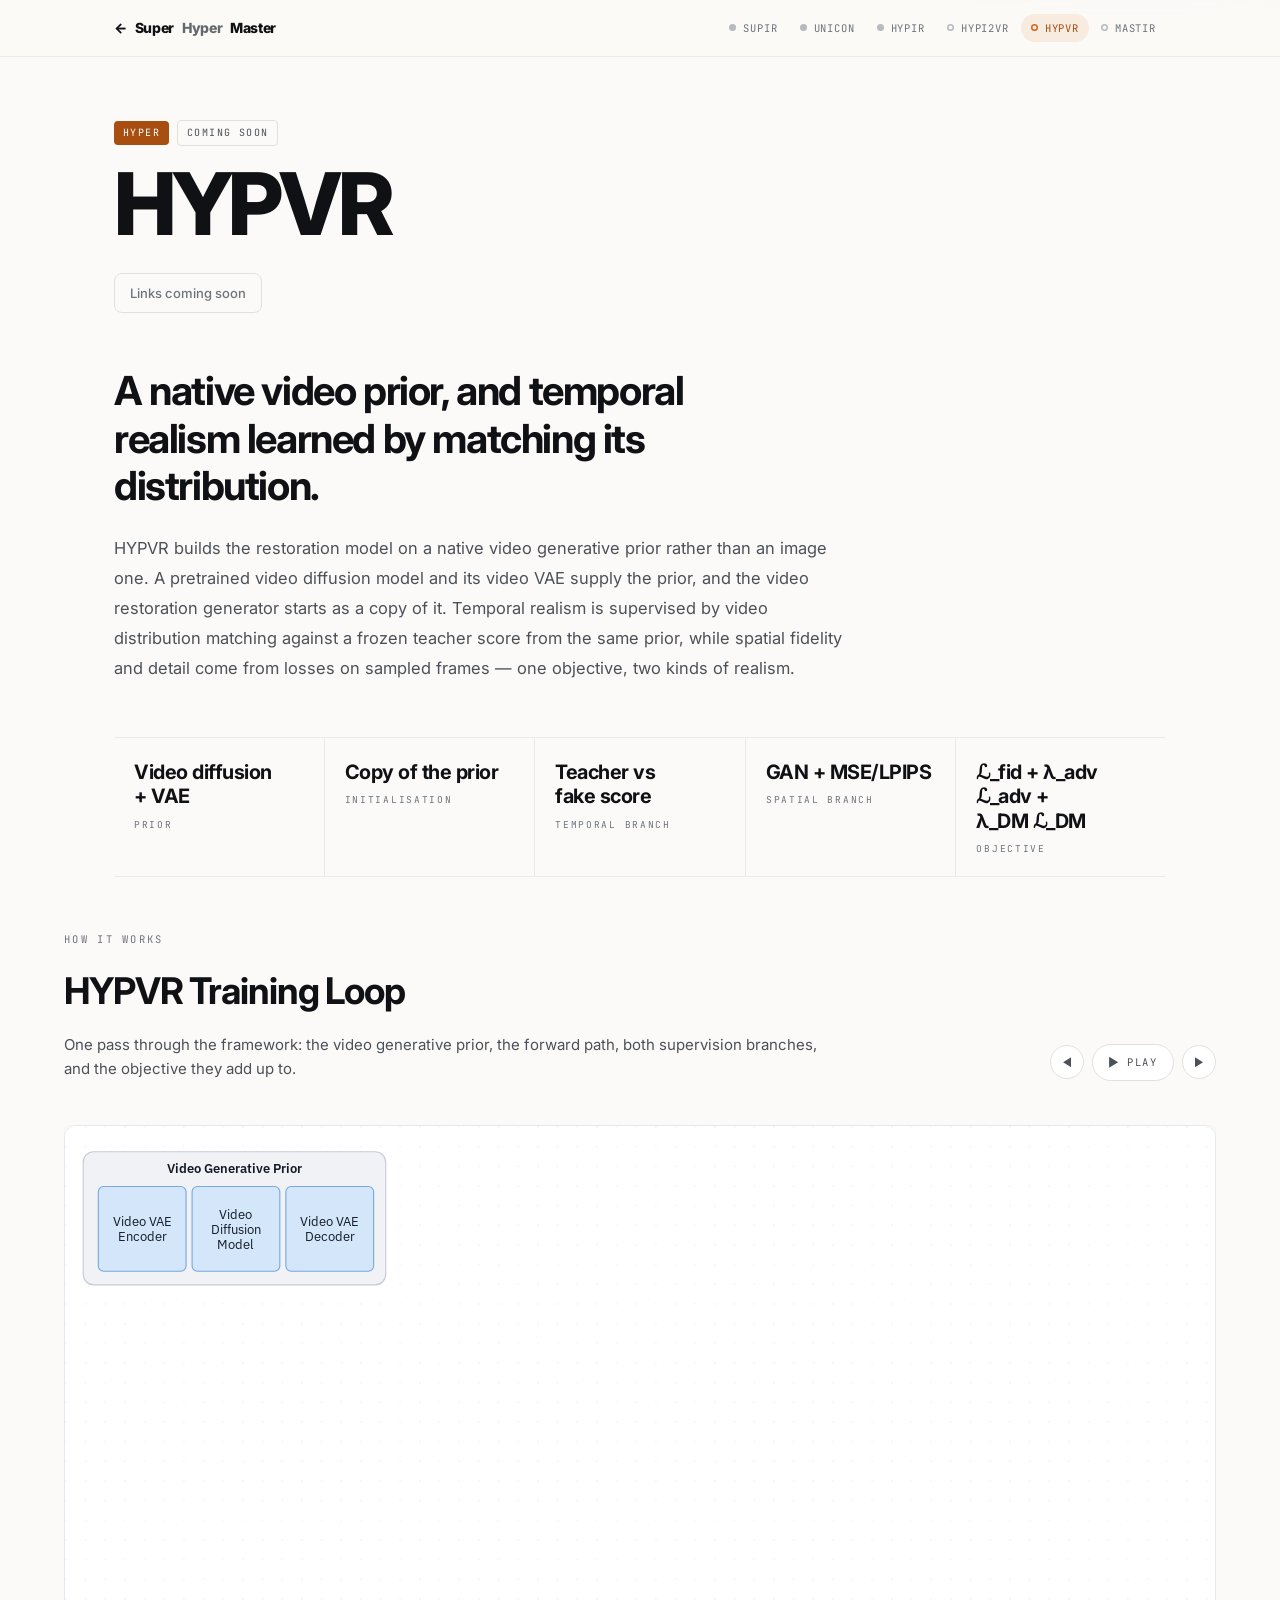
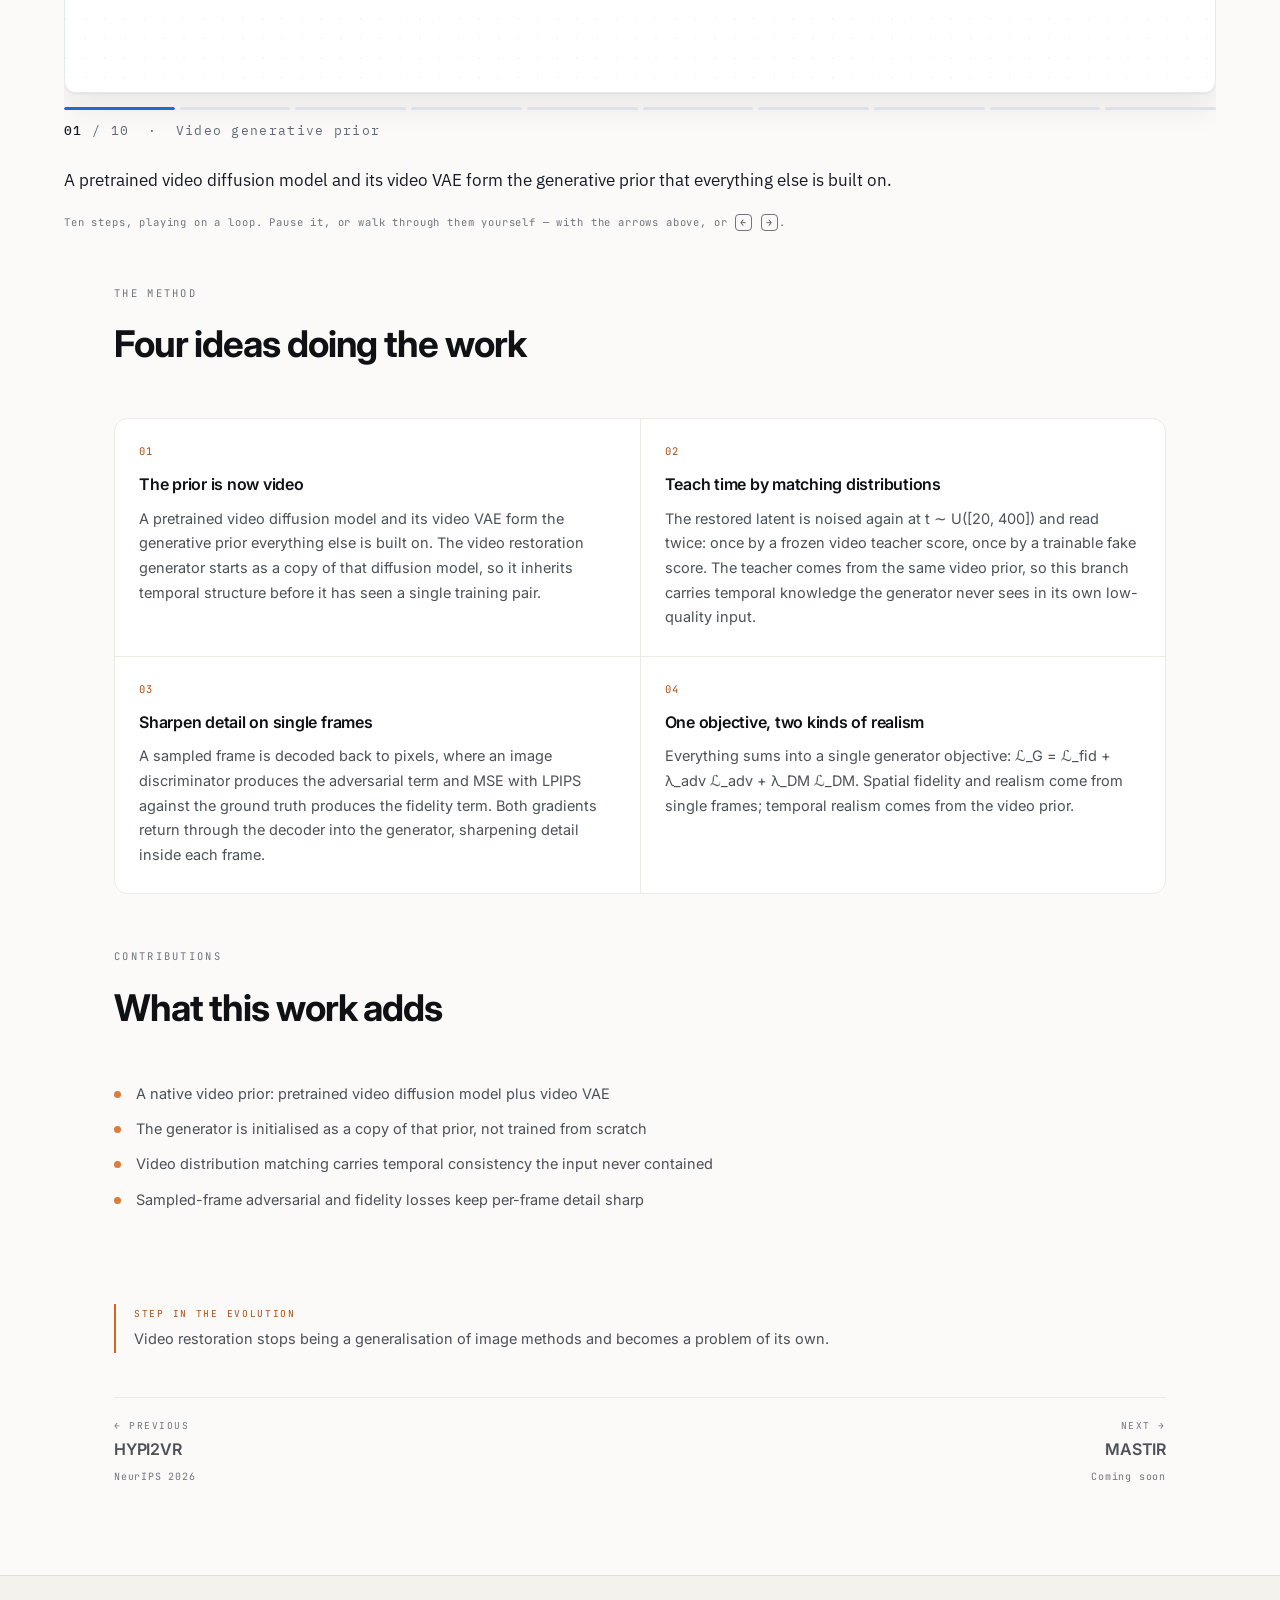
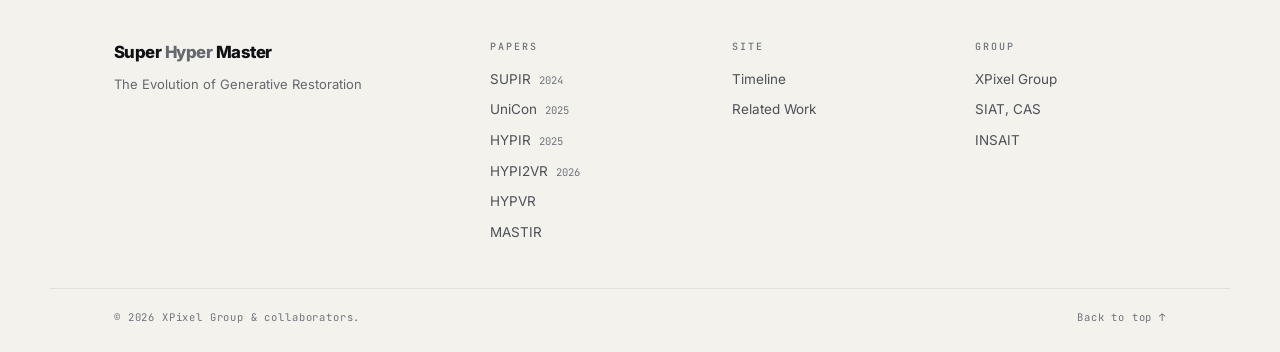
==== commit 3d97f6e4: "HYPI2VR accepted at NeurIPS 2026; drop the Team page - HYPI2VR is accepted, so it carries its venue " ====
--- a/papers/hypvr.html
+++ b/papers/hypvr.html
@@ -4,9 +4,9 @@
 <meta charset="utf-8">
 <meta name="viewport" content="width=device-width, initial-scale=1">
 <title>HYPVR — Super Hyper Master</title>
-<meta name="description" content="HYPVR — a native video generative prior, with temporal realism learned by distribution matching. Currently under review.">
+<meta name="description" content="HYPVR — a native video generative prior, with temporal realism learned by distribution matching. Coming soon.">
 <meta property="og:title" content="HYPVR · Super Hyper Master">
-<meta property="og:description" content="HYPVR — a native video generative prior, with temporal realism learned by distribution matching. Currently under review.">
+<meta property="og:description" content="HYPVR — a native video generative prior, with temporal realism learned by distribution matching. Coming soon.">
 <meta property="og:type" content="article">
 <link rel="preconnect" href="https://fonts.googleapis.com">
 <link rel="preconnect" href="https://fonts.gstatic.com" crossorigin>
--- a/assets/css/style.css
+++ b/assets/css/style.css
@@ -545,46 +545,6 @@
 a.rw-link:hover .rw-title{ color:var(--c) }
 .rw-authors{ font-size:12.5px; line-height:1.55; color:var(--ink-3) }
 
-/* --------------------------------------------------------- team page --- */
-.hero-sub-page{ padding:clamp(40px,7vh,80px) 0 clamp(20px,3vh,36px) }
-.back-home{ margin-bottom:clamp(26px,4vw,40px) }
-.page-title{
-  margin:0; font-size:clamp(2.6rem,7vw,5rem);
-  font-weight:800; letter-spacing:-.045em; line-height:1;
-}
-.page-lede{
-  margin:clamp(18px,2.6vw,26px) 0 0; max-width:56ch;
-  font-size:clamp(.98rem,1.5vw,1.12rem); line-height:1.7; color:var(--ink-2);
-}
-
-.team{ padding:clamp(30px,5vh,56px) 0 clamp(60px,10vh,120px) }
-.team-grid{
-  display:grid; grid-template-columns:repeat(5,1fr);
-  gap:clamp(30px,4vw,52px) clamp(18px,2.4vw,32px);
-}
-.tm{ animation:rise .8s var(--ease) backwards; animation-delay:var(--d,0ms) }
-.tm-link{ display:grid; justify-items:center; text-align:center; gap:2px }
-.tm-avatar{
-  position:relative; display:grid; place-items:center;
-  width:min(100%,150px); aspect-ratio:1; margin-bottom:15px;
-  border-radius:50%; overflow:hidden;
-  background:
-    linear-gradient(150deg,color-mix(in srgb,var(--c) 16%,transparent),transparent 70%),
-    var(--bg-tint);
-  box-shadow:inset 0 0 0 1px var(--line-soft);
-  transition:box-shadow .32s var(--ease), transform .32s var(--ease);
-}
-.tm-avatar img{ width:100%; height:100%; object-fit:cover; display:block }
-.tm-initials{
-  font-size:clamp(1.1rem,2vw,1.55rem); font-weight:700; letter-spacing:-.02em;
-  color:var(--c); opacity:.75;
-}
-a.tm-link:hover .tm-avatar{ transform:translateY(-3px); box-shadow:inset 0 0 0 2px var(--c) }
-.tm-name{ font-size:14.5px; font-weight:600; letter-spacing:-.01em; transition:color .25s var(--ease) }
-a.tm-link:hover .tm-name{ color:var(--c) }
-.tm-role{ font-size:12px; color:var(--ink-3) }
-.tm-place{ font-family:var(--mono); font-size:10px; letter-spacing:.08em; color:var(--ink-4) }
-
 /* -------------------------------------------------------------- footer -- */
 .footer{ border-top:1px solid var(--line); background:var(--bg-tint) }
 .foot-grid{
@@ -968,7 +928,6 @@
   .d-side > * + *{ margin-top:0 }
   .d-figure{ grid-column:1/-1 }
   .foot-grid{ grid-template-columns:1fr 1fr; row-gap:38px }
-  .team-grid{ grid-template-columns:repeat(4,1fr) }
 }
 @media (max-width:900px){
   .rw-grid{ grid-template-columns:repeat(2,1fr) }
@@ -987,16 +946,12 @@
     background:linear-gradient(90deg,rgba(251,250,248,0) 0%,var(--bg) 78%);
   }
 }
-@media (max-width:820px){
-  .team-grid{ grid-template-columns:repeat(3,1fr) }
-}
 @media (max-width:560px){
   .hero-title{ column-gap:.2em }
   .d-side{ grid-template-columns:1fr }
   .foot-grid{ grid-template-columns:1fr; row-gap:32px }
   .d-nav{ gap:10px }
   .rw-grid{ grid-template-columns:1fr }
-  .team-grid{ grid-template-columns:repeat(2,1fr); gap:26px 20px }
 }
 
 /* hover-less devices: no bubble, tap goes straight to detail */
